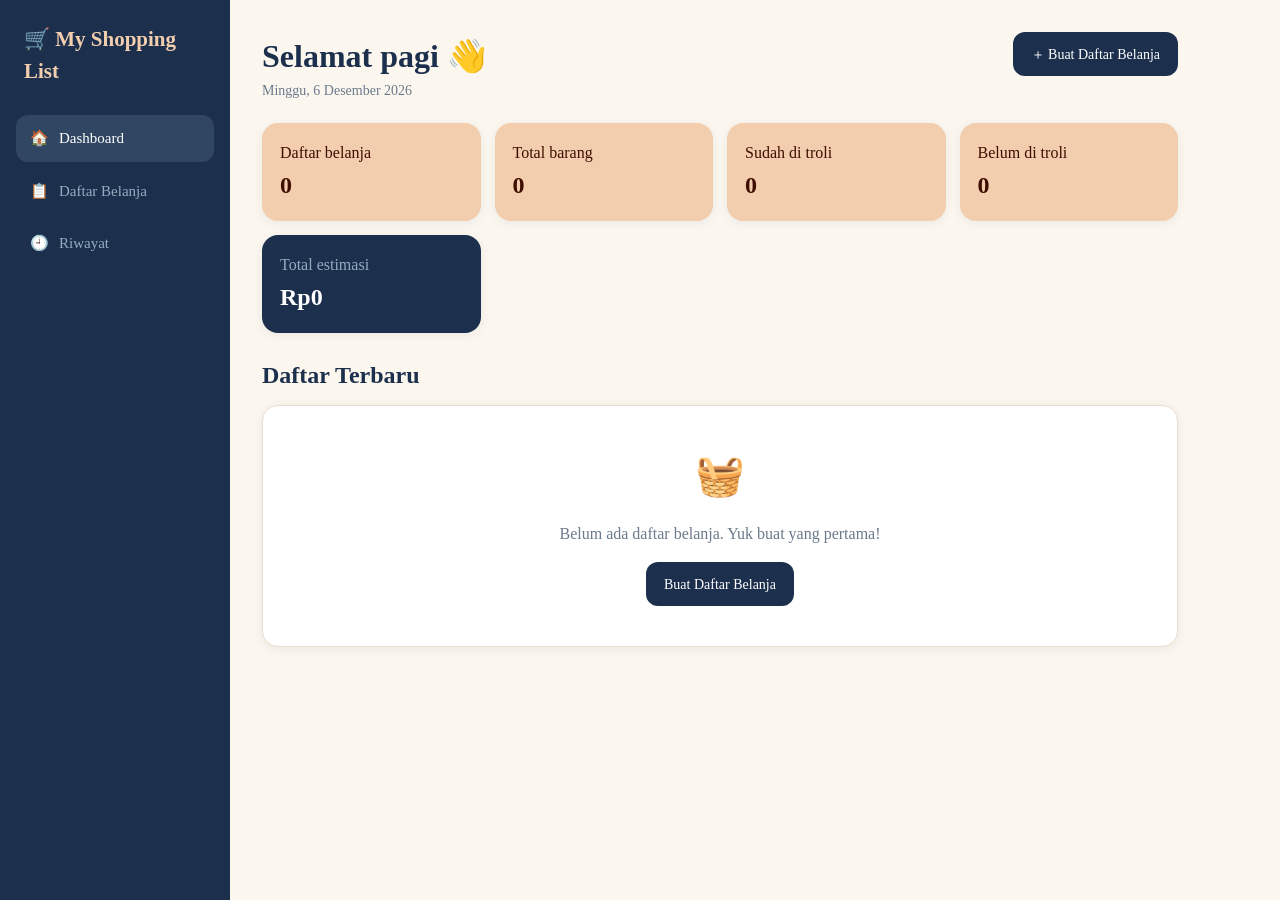
==== index.html @ 1f17949a "Initial commit: My Shopping List" ====
<!DOCTYPE html>
<html lang="id">
<head>
    <meta charset="UTF-8">
    <meta name="viewport" content="width=device-width, initial-scale=1.0, viewport-fit=cover">
    <title>My Shopping List</title>
    <link rel="stylesheet" href="style.css">
</head>
<body>
    <div class="app">
        <aside>
            <h2 class="brand">🛒 My Shopping List</h2>

            <button class="nav" data-p="dash">
                <span>🏠</span>
                Dashboard
            </button>

            <button class="nav" data-p="lists">
                <span>📋</span>
                Daftar Belanja
            </button>

            <button class="nav" data-p="hist">
                <span>🕘</span>
                Riwayat
            </button>
        </aside>

        <main id="view"></main>
    </div>

    <div id="toast"></div>
    <div id="modal"></div>

    <script src="script.js"></script>
</body>
</html>
---- style.css ----
:root {
    --dust: #93AEBF;
    --prus: #1C2F4D;
    --shell: #F2CEAE;
    --red: #D48D91;
    --bean: #400D01;
    --bg: #FBF7EF;
    --card: #FFFFFF;
    --text: #1C2F4D;
    --muted: #6B7A8C;
    --line: #EADFCE;
    --shellbg: #F2CEAE;

    box-sizing: border-box;
    padding-top: env(safe-area-inset-top, 0px);
    padding-bottom: env(safe-area-inset-bottom, 0px);
}

* {
    box-sizing: border-box;
}

html {
    scroll-padding-top: env(safe-area-inset-top, 0px);
}

body {
    margin: 0;
    background: var(--bg);
    color: var(--text);
    font-family: Georgia, "Times New Roman", serif;
    line-height: 1.5;
}

h1,
h2,
h3 {
    margin: 0;
    font-weight: 600;
}

button,
input,
select,
textarea {
    font: inherit;
    color: inherit;
}

.app {
    display: flex;
    min-height: 100vh;
}

aside {
    display: flex;
    flex-direction: column;
    gap: 6px;
    position: sticky;
    top: 0;
    width: 230px;
    height: 100vh;
    padding: 24px 16px;
    background: var(--prus);
    color: #FFFFFF;
}

.brand {
    margin: 0 8px 22px;
    color: var(--shell);
    font-size: 21px;
}

.nav {
    display: flex;
    align-items: center;
    gap: 10px;
    padding: 12px 14px;
    border: 0;
    border-radius: 12px;
    background: none;
    color: var(--dust);
    text-align: left;
    font-size: 15px;
    cursor: pointer;
}

.nav.on,
.nav:hover {
    background: rgba(147, 174, 191, 0.18);
    color: #FFFFFF;
}

main {
    flex: 1;
    width: 100%;
    max-width: 980px;
    padding: 32px;
}

.top {
    display: flex;
    justify-content: space-between;
    align-items: flex-start;
    flex-wrap: wrap;
    gap: 12px;
    margin-bottom: 22px;
}

.sub {
    color: var(--muted);
    font-size: 14px;
}

.btn {
    min-height: 44px;
    padding: 11px 18px;
    border: 0;
    border-radius: 12px;
    background: var(--prus);
    color: #FFFFFF;
    font-size: 14px;
    cursor: pointer;
}

.btn:hover {
    opacity: 0.9;
}

.btn.alt {
    border: 1px solid var(--dust);
    background: transparent;
    color: var(--text);
}

.btn.sm {
    min-height: 36px;
    padding: 6px 10px;
    font-size: 13px;
}

.btn.del {
    background: var(--red);
    color: var(--bean);
}

.grid {
    display: grid;
    grid-template-columns: repeat(auto-fit, minmax(180px, 1fr));
    gap: 14px;
    margin-bottom: 24px;
}

.card {
    padding: 18px;
    border: 1px solid var(--line);
    border-radius: 16px;
    background: var(--card);
    box-shadow: 0 2px 10px rgba(28, 47, 77, 0.07);
}

.stat {
    border: 0;
    background: var(--shellbg);
    color: var(--bean);
}

.stat b {
    display: block;
    margin-top: 2px;
    font-size: 24px;
}

.stat.dark {
    background: var(--prus);
    color: #FFFFFF;
}

.stat.dark span {
    color: var(--dust);
}

.row {
    display: flex;
    align-items: center;
    gap: 12px;
}

.lists {
    display: grid;
    grid-template-columns: repeat(auto-fill, minmax(280px, 1fr));
    gap: 14px;
}

.list-card {
    cursor: pointer;
}

.list-card:hover {
    border-color: var(--dust);
}

.bar {
    height: 8px;
    margin: 10px 0 4px;
    overflow: hidden;
    border-radius: 8px;
    background: var(--line);
}

.bar i {
    display: block;
    height: 100%;
    border-radius: 8px;
    background: var(--red);
    transition: width 0.3s;
}

.tag {
    padding: 2px 10px;
    border-radius: 20px;
    background: var(--dust);
    color: var(--prus);
    font-size: 12px;
}

.tag.ok {
    background: var(--prus);
    color: #FFFFFF;
}

.item {
    display: flex;
    align-items: center;
    gap: 12px;
    padding: 12px 0;
    border-bottom: 1px solid var(--line);
}

.item:last-child {
    border: 0;
}

.item .info {
    flex: 1;
    min-width: 0;
}

.item.done .nm {
    opacity: 0.5;
    text-decoration: line-through;
}

.chk {
    flex: none;
    width: 26px;
    height: 26px;
    accent-color: var(--prus);
    cursor: pointer;
}

.cat {
    color: var(--muted);
    font-size: 12px;
}

.price {
    text-align: right;
    white-space: nowrap;
    font-size: 14px;
}

h3.sec {
    margin: 22px 0 8px;
    color: var(--muted);
    font-size: 16px;
}

.empty {
    padding: 40px 16px;
    color: var(--muted);
    text-align: center;
}

.empty .em {
    font-size: 40px;
}

form .f {
    display: flex;
    flex-direction: column;
    gap: 4px;
    margin-bottom: 12px;
}

label {
    color: var(--muted);
    font-size: 13px;
}

input,
select,
textarea {
    width: 100%;
    padding: 10px 12px;
    border: 1px solid var(--dust);
    border-radius: 10px;
    background: var(--card);
}

.two {
    display: grid;
    grid-template-columns: 1fr 1fr;
    gap: 12px;
}

.modal {
    position: fixed;
    inset: 0;
    z-index: 50;
    display: flex;
    justify-content: center;
    align-items: center;
    overflow: auto;
    padding: 16px;
    background: rgba(28, 47, 77, 0.55);
}

.modal .box {
    width: 100%;
    max-width: 460px;
    max-height: 92vh;
    overflow: auto;
    padding: 24px;
    border-radius: 18px;
    background: var(--card);
}

.acts {
    display: flex;
    justify-content: flex-end;
    gap: 10px;
    margin-top: 8px;
}

.filters {
    display: flex;
    flex-wrap: wrap;
    gap: 10px;
    margin-bottom: 16px;
}

.filters input {
    flex: 1;
    min-width: 160px;
    width: auto;
}

#toast {
    position: fixed;
    top: calc(16px + env(safe-area-inset-top, 0px));
    right: 16px;
    z-index: 99;
    padding: 12px 18px;
    border-radius: 12px;
    background: var(--prus);
    color: #FFFFFF;
    box-shadow: 0 4px 14px rgba(0, 0, 0, 0.2);
    opacity: 0;
    transform: translateY(-10px);
    pointer-events: none;
    transition: 0.3s;
}

#toast.show {
    opacity: 1;
    transform: none;
}

.err {
    min-height: 0;
    color: var(--red);
    font-size: 12px;
}

.tw {
    overflow-x: auto;
}

@media (prefers-color-scheme: dark) {
    :root:not([data-theme="light"]) {
        --bg: #121C2C;
        --card: #1B2A42;
        --text: #F3ECE1;
        --muted: #A9B6C4;
        --line: #2D3F5B;
        --shellbg: #3A3340;
    }

    :root:not([data-theme="light"]) .stat {
        color: var(--text);
    }
}

@media (max-width: 760px) {
    aside {
        position: fixed;
        top: auto;
        right: 0;
        bottom: 0;
        left: 0;
        z-index: 40;
        flex-direction: row;
        justify-content: space-around;
        width: 100%;
        height: auto;
        padding: 6px 6px calc(6px + env(safe-area-inset-bottom, 0px));
    }

    .brand {
        display: none;
    }

    .nav {
        flex: 1;
        flex-direction: column;
        align-items: center;
        gap: 0;
        padding: 6px 8px;
        font-size: 11px;
        text-align: center;
    }

    main {
        padding: 20px 16px 100px;
    }

    .two {
        grid-template-columns: 1fr;
    }
}
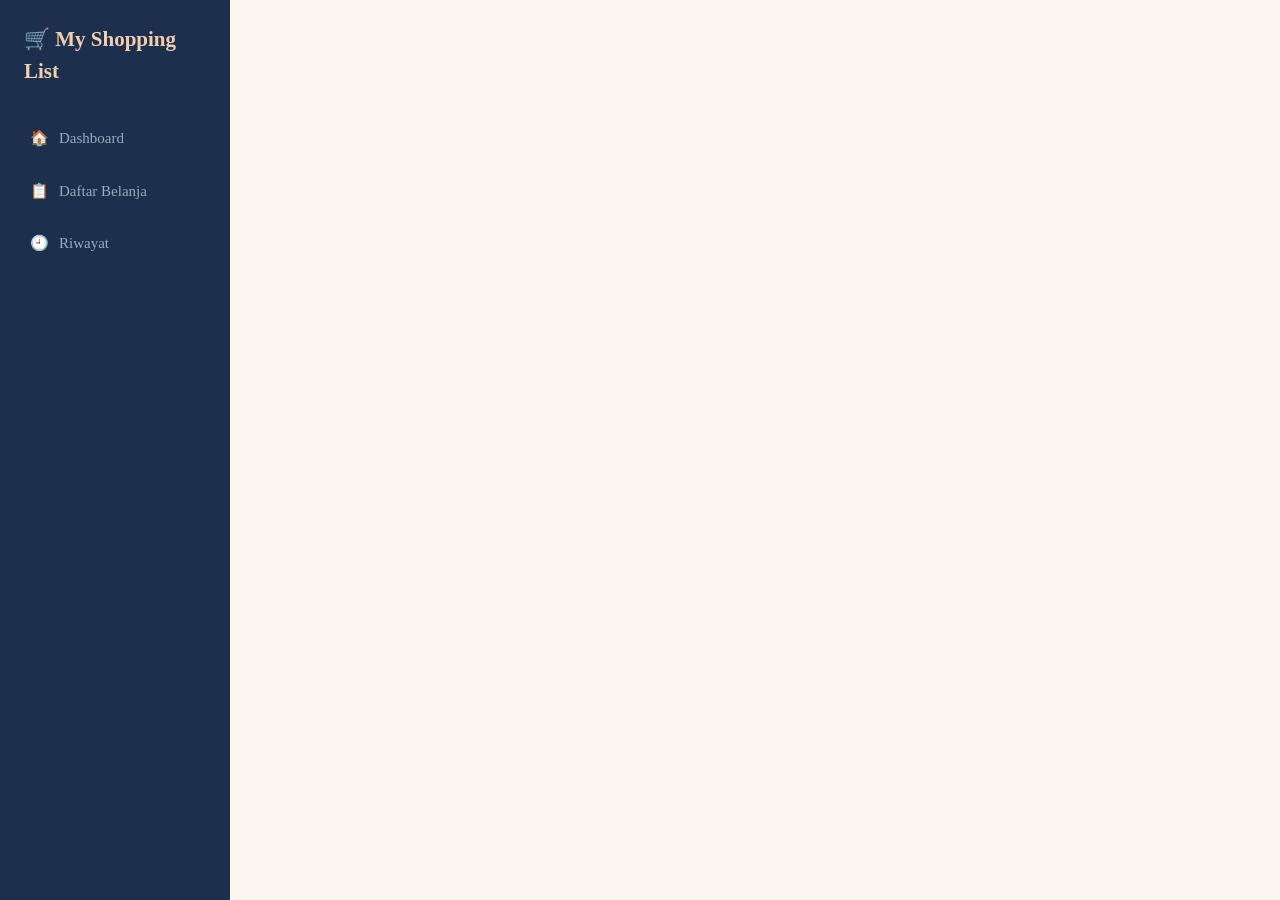
==== commit 4ddfb536: "Update My Shopping List" ====
--- a/index.html
+++ b/index.html
@@ -2,11 +2,14 @@
 <html lang="id">
 <head>
     <meta charset="UTF-8">
-    <meta name="viewport" content="width=device-width, initial-scale=1.0, viewport-fit=cover">
+    <meta name="viewport" content="width=device-width, initial-scale=1, viewport-fit=cover">
     <title>My Shopping List</title>
+
+    <!-- Menghubungkan file CSS -->
     <link rel="stylesheet" href="style.css">
 </head>
 <body>
+
     <div class="app">
         <aside>
             <h2 class="brand">🛒 My Shopping List</h2>
@@ -33,6 +36,7 @@
     <div id="toast"></div>
     <div id="modal"></div>
 
+    <!-- Menghubungkan file JavaScript -->
     <script src="script.js"></script>
 </body>
 </html>
--- a/style.css
+++ b/style.css
@@ -7,14 +7,30 @@
     --bg: #FBF7EF;
     --card: #FFFFFF;
     --text: #1C2F4D;
-    --muted: #6B7A8C;
-    --line: #EADFCE;
+    --muted: #6b7a8c;
+    --line: #eadfce;
     --shellbg: #F2CEAE;
 
     box-sizing: border-box;
     padding-top: env(safe-area-inset-top, 0px);
     padding-bottom: env(safe-area-inset-bottom, 0px);
 }
+
+/* Mode gelap */
+@media (prefers-color-scheme: dark) {
+    :root:not([data-theme="light"]) {
+        --bg: #121c2c;
+        --card: #1b2a42;
+        --text: #f3ece1;
+        --muted: #a9b6c4;
+        --line: #2d3f5b;
+        --shellbg: #3a3340;
+    }
+}
+
+/* ========================================
+   PENGATURAN DASAR
+======================================== */
 
 * {
     box-sizing: border-box;
@@ -35,8 +51,8 @@
 h1,
 h2,
 h3 {
+    font-weight: 600;
     margin: 0;
-    font-weight: 600;
 }
 
 button,
@@ -47,42 +63,48 @@
     color: inherit;
 }
 
+/* ========================================
+   LAYOUT UTAMA
+======================================== */
+
 .app {
     display: flex;
     min-height: 100vh;
 }
 
+/* Sidebar */
 aside {
+    width: 230px;
+    background: var(--prus);
+    color: #FFFFFF;
+    padding: 24px 16px;
+    position: sticky;
+    top: 0;
+    height: 100vh;
     display: flex;
     flex-direction: column;
     gap: 6px;
-    position: sticky;
-    top: 0;
-    width: 230px;
-    height: 100vh;
-    padding: 24px 16px;
-    background: var(--prus);
-    color: #FFFFFF;
 }
 
 .brand {
+    font-size: 21px;
     margin: 0 8px 22px;
     color: var(--shell);
-    font-size: 21px;
-}
-
+}
+
+/* Navigasi */
 .nav {
-    display: flex;
-    align-items: center;
-    gap: 10px;
-    padding: 12px 14px;
+    background: none;
     border: 0;
-    border-radius: 12px;
-    background: none;
     color: var(--dust);
     text-align: left;
+    padding: 12px 14px;
+    border-radius: 12px;
+    cursor: pointer;
+    display: flex;
+    gap: 10px;
+    align-items: center;
     font-size: 15px;
-    cursor: pointer;
 }
 
 .nav.on,
@@ -91,19 +113,20 @@
     color: #FFFFFF;
 }
 
+/* Area konten */
 main {
     flex: 1;
+    padding: 32px;
+    max-width: 980px;
     width: 100%;
-    max-width: 980px;
-    padding: 32px;
 }
 
 .top {
     display: flex;
     justify-content: space-between;
     align-items: flex-start;
+    gap: 12px;
     flex-wrap: wrap;
-    gap: 12px;
     margin-bottom: 22px;
 }
 
@@ -112,15 +135,19 @@
     font-size: 14px;
 }
 
+/* ========================================
+   TOMBOL
+======================================== */
+
 .btn {
+    background: var(--prus);
+    color: #FFFFFF;
+    border: 0;
+    padding: 11px 18px;
+    border-radius: 12px;
+    cursor: pointer;
+    font-size: 14px;
     min-height: 44px;
-    padding: 11px 18px;
-    border: 0;
-    border-radius: 12px;
-    background: var(--prus);
-    color: #FFFFFF;
-    font-size: 14px;
-    cursor: pointer;
 }
 
 .btn:hover {
@@ -128,14 +155,14 @@
 }
 
 .btn.alt {
-    border: 1px solid var(--dust);
     background: transparent;
     color: var(--text);
+    border: 1px solid var(--dust);
 }
 
 .btn.sm {
+    padding: 6px 10px;
     min-height: 36px;
-    padding: 6px 10px;
     font-size: 13px;
 }
 
@@ -143,6 +170,10 @@
     background: var(--red);
     color: var(--bean);
 }
+
+/* ========================================
+   KARTU DAN DASHBOARD
+======================================== */
 
 .grid {
     display: grid;
@@ -152,23 +183,29 @@
 }
 
 .card {
+    background: var(--card);
+    border-radius: 16px;
     padding: 18px;
+    box-shadow: 0 2px 10px rgba(28, 47, 77, 0.07);
     border: 1px solid var(--line);
-    border-radius: 16px;
-    background: var(--card);
-    box-shadow: 0 2px 10px rgba(28, 47, 77, 0.07);
 }
 
 .stat {
+    background: var(--shellbg);
     border: 0;
-    background: var(--shellbg);
     color: var(--bean);
+}
+
+@media (prefers-color-scheme: dark) {
+    :root:not([data-theme="light"]) .stat {
+        color: var(--text);
+    }
 }
 
 .stat b {
     display: block;
+    font-size: 24px;
     margin-top: 2px;
-    font-size: 24px;
 }
 
 .stat.dark {
@@ -180,6 +217,10 @@
     color: var(--dust);
 }
 
+/* ========================================
+   DAFTAR BELANJA
+======================================== */
+
 .row {
     display: flex;
     align-items: center;
@@ -188,8 +229,8 @@
 
 .lists {
     display: grid;
+    gap: 14px;
     grid-template-columns: repeat(auto-fill, minmax(280px, 1fr));
-    gap: 14px;
 }
 
 .list-card {
@@ -200,34 +241,40 @@
     border-color: var(--dust);
 }
 
+/* Progress bar */
 .bar {
     height: 8px;
+    background: var(--line);
+    border-radius: 8px;
+    overflow: hidden;
     margin: 10px 0 4px;
-    overflow: hidden;
-    border-radius: 8px;
-    background: var(--line);
 }
 
 .bar i {
     display: block;
     height: 100%;
+    background: var(--red);
     border-radius: 8px;
-    background: var(--red);
     transition: width 0.3s;
 }
 
+/* Label status */
 .tag {
+    font-size: 12px;
     padding: 2px 10px;
     border-radius: 20px;
     background: var(--dust);
     color: var(--prus);
-    font-size: 12px;
 }
 
 .tag.ok {
     background: var(--prus);
     color: #FFFFFF;
 }
+
+/* ========================================
+   ITEM BARANG
+======================================== */
 
 .item {
     display: flex;
@@ -247,21 +294,21 @@
 }
 
 .item.done .nm {
+    text-decoration: line-through;
     opacity: 0.5;
-    text-decoration: line-through;
 }
 
 .chk {
-    flex: none;
     width: 26px;
     height: 26px;
     accent-color: var(--prus);
     cursor: pointer;
+    flex: none;
 }
 
 .cat {
+    font-size: 12px;
     color: var(--muted);
-    font-size: 12px;
 }
 
 .price {
@@ -272,19 +319,24 @@
 
 h3.sec {
     margin: 22px 0 8px;
+    font-size: 16px;
     color: var(--muted);
-    font-size: 16px;
-}
-
+}
+
+/* Tampilan kosong */
 .empty {
+    text-align: center;
     padding: 40px 16px;
     color: var(--muted);
-    text-align: center;
 }
 
 .empty .em {
     font-size: 40px;
 }
+
+/* ========================================
+   FORMULIR
+======================================== */
 
 form .f {
     display: flex;
@@ -294,18 +346,18 @@
 }
 
 label {
+    font-size: 13px;
     color: var(--muted);
-    font-size: 13px;
 }
 
 input,
 select,
 textarea {
-    width: 100%;
     padding: 10px 12px;
     border: 1px solid var(--dust);
     border-radius: 10px;
     background: var(--card);
+    width: 100%;
 }
 
 .two {
@@ -314,39 +366,47 @@
     gap: 12px;
 }
 
+/* ========================================
+   MODAL
+======================================== */
+
 .modal {
     position: fixed;
     inset: 0;
+    background: rgba(28, 47, 77, 0.55);
+    display: flex;
+    align-items: center;
+    justify-content: center;
+    padding: 16px;
     z-index: 50;
-    display: flex;
-    justify-content: center;
-    align-items: center;
     overflow: auto;
-    padding: 16px;
-    background: rgba(28, 47, 77, 0.55);
 }
 
 .modal .box {
+    background: var(--card);
+    border-radius: 18px;
+    padding: 24px;
     width: 100%;
     max-width: 460px;
     max-height: 92vh;
     overflow: auto;
-    padding: 24px;
-    border-radius: 18px;
-    background: var(--card);
 }
 
 .acts {
     display: flex;
+    gap: 10px;
     justify-content: flex-end;
+    margin-top: 8px;
+}
+
+/* ========================================
+   FILTER DAN NOTIFIKASI
+======================================== */
+
+.filters {
+    display: flex;
     gap: 10px;
-    margin-top: 8px;
-}
-
-.filters {
-    display: flex;
     flex-wrap: wrap;
-    gap: 10px;
     margin-bottom: 16px;
 }
 
@@ -360,16 +420,16 @@
     position: fixed;
     top: calc(16px + env(safe-area-inset-top, 0px));
     right: 16px;
-    z-index: 99;
+    background: var(--prus);
+    color: #FFFFFF;
     padding: 12px 18px;
     border-radius: 12px;
-    background: var(--prus);
-    color: #FFFFFF;
     box-shadow: 0 4px 14px rgba(0, 0, 0, 0.2);
+    z-index: 99;
+    transition: 0.3s;
     opacity: 0;
     transform: translateY(-10px);
     pointer-events: none;
-    transition: 0.3s;
 }
 
 #toast.show {
@@ -378,43 +438,32 @@
 }
 
 .err {
-    min-height: 0;
     color: var(--red);
     font-size: 12px;
+    min-height: 0;
 }
 
 .tw {
     overflow-x: auto;
 }
 
-@media (prefers-color-scheme: dark) {
-    :root:not([data-theme="light"]) {
-        --bg: #121C2C;
-        --card: #1B2A42;
-        --text: #F3ECE1;
-        --muted: #A9B6C4;
-        --line: #2D3F5B;
-        --shellbg: #3A3340;
-    }
-
-    :root:not([data-theme="light"]) .stat {
-        color: var(--text);
-    }
-}
+/* ========================================
+   RESPONSIVE DESIGN
+======================================== */
 
 @media (max-width: 760px) {
     aside {
         position: fixed;
         top: auto;
-        right: 0;
         bottom: 0;
         left: 0;
-        z-index: 40;
-        flex-direction: row;
-        justify-content: space-around;
+        right: 0;
         width: 100%;
         height: auto;
+        flex-direction: row;
         padding: 6px 6px calc(6px + env(safe-area-inset-bottom, 0px));
+        z-index: 40;
+        justify-content: space-around;
     }
 
     .brand {
@@ -422,13 +471,13 @@
     }
 
     .nav {
+        flex-direction: column;
+        gap: 0;
+        font-size: 11px;
+        padding: 6px 8px;
+        text-align: center;
         flex: 1;
-        flex-direction: column;
         align-items: center;
-        gap: 0;
-        padding: 6px 8px;
-        font-size: 11px;
-        text-align: center;
     }
 
     main {
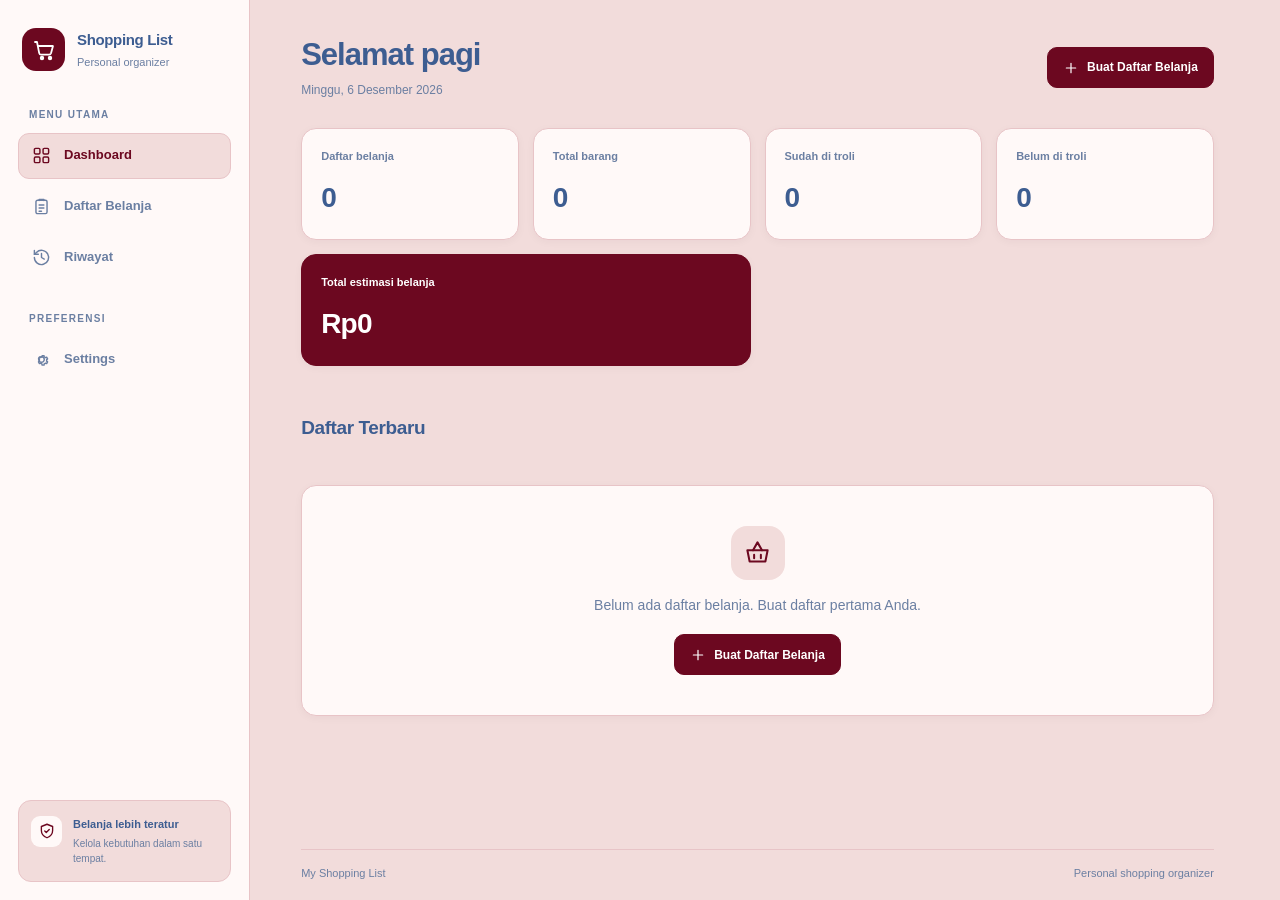
==== commit 5da9c3e9: "Add theme customization and update app icons" ====
--- a/index.html
+++ b/index.html
@@ -2,41 +2,116 @@
 <html lang="id">
 <head>
     <meta charset="UTF-8">
-    <meta name="viewport" content="width=device-width, initial-scale=1, viewport-fit=cover">
+    <meta name="viewport" content="width=device-width, initial-scale=1.0">
+    <meta name="theme-color" content="#F2DCDB">
+    <meta name="description" content="Aplikasi daftar belanja untuk mengelola barang, anggaran, dan riwayat belanja.">
+
     <title>My Shopping List</title>
 
-    <!-- Menghubungkan file CSS -->
     <link rel="stylesheet" href="style.css">
 </head>
 <body>
+    <div class="app-shell">
+        <aside class="sidebar" id="sidebar">
+            <a href="#" class="brand" aria-label="My Shopping List, Dashboard" onclick="go('dash'); return false;">
+                <span class="brand-mark" aria-hidden="true">
+                    <svg viewBox="0 0 24 24" fill="none">
+                        <path d="M3 4h2l2.2 11.1a2 2 0 0 0 2 1.6h7.9a2 2 0 0 0 1.9-1.4L21 8H6" stroke="currentColor" stroke-width="1.8" stroke-linecap="round" stroke-linejoin="round"/>
+                        <circle cx="10" cy="20" r="1.3" fill="currentColor"/>
+                        <circle cx="18" cy="20" r="1.3" fill="currentColor"/>
+                    </svg>
+                </span>
+                <span class="brand-copy">
+                    <strong>Shopping List</strong>
+                    <small>Personal organizer</small>
+                </span>
+            </a>
 
-    <div class="app">
-        <aside>
-            <h2 class="brand">🛒 My Shopping List</h2>
+            <div class="sidebar-label">MENU UTAMA</div>
 
-            <button class="nav" data-p="dash">
-                <span>🏠</span>
-                Dashboard
-            </button>
+            <nav class="navigation" aria-label="Navigasi utama">
+                <button class="nav" data-p="dash" type="button">
+                    <svg viewBox="0 0 24 24" aria-hidden="true">
+                        <rect x="3" y="3" width="7" height="7" rx="1.5"/>
+                        <rect x="14" y="3" width="7" height="7" rx="1.5"/>
+                        <rect x="14" y="14" width="7" height="7" rx="1.5"/>
+                        <rect x="3" y="14" width="7" height="7" rx="1.5"/>
+                    </svg>
+                    <span>Dashboard</span>
+                </button>
 
-            <button class="nav" data-p="lists">
-                <span>📋</span>
-                Daftar Belanja
-            </button>
+                <button class="nav" data-p="lists" type="button">
+                    <svg viewBox="0 0 24 24" aria-hidden="true">
+                        <rect x="5" y="4" width="14" height="17" rx="2"/>
+                        <path d="M9 4.5V3h6v1.5M9 10h6M9 14h6M9 18h3"/>
+                    </svg>
+                    <span>Daftar Belanja</span>
+                </button>
 
-            <button class="nav" data-p="hist">
-                <span>🕘</span>
-                Riwayat
-            </button>
+                <button class="nav" data-p="hist" type="button">
+                    <svg viewBox="0 0 24 24" aria-hidden="true">
+                        <path d="M3 12a9 9 0 1 0 2.6-6.4L3 8"/>
+                        <path d="M3 3v5h5M12 7v5l3.5 2"/>
+                    </svg>
+                    <span>Riwayat</span>
+                </button>
+            </nav>
+
+            <div class="sidebar-label settings-label">PREFERENSI</div>
+
+            <nav class="navigation" aria-label="Pengaturan">
+                <button class="nav" data-p="settings" type="button">
+                    <svg viewBox="0 0 24 24" aria-hidden="true">
+                        <path d="M12 8.5a3.5 3.5 0 1 0 0 7 3.5 3.5 0 0 0 0-7Z"/>
+                        <path d="m19.4 15 .1.1 1.2.9-1.2 2.1-1.4-.5a7.9 7.9 0 0 1-1.7 1l-.2 1.5h-2.4l-.3-1.5a7.9 7.9 0 0 1-1.7-1l-1.4.5-1.2-2.1 1.2-.9a7.3 7.3 0 0 1 0-2l-1.2-.9 1.2-2.1 1.4.5a7.9 7.9 0 0 1 1.7-1l.3-1.5h2.4l.2 1.5a7.9 7.9 0 0 1 1.7 1l1.4-.5 1.2 2.1-1.2.9a7.3 7.3 0 0 1-.1 2Z" transform="translate(-1 -1)"/>
+                    </svg>
+                    <span>Settings</span>
+                </button>
+            </nav>
+
+            <div class="sidebar-footer">
+                <div class="footer-icon" aria-hidden="true">
+                    <svg viewBox="0 0 24 24">
+                        <path d="M12 3 4.5 6v5.2c0 4.7 3.2 8 7.5 9.8 4.3-1.8 7.5-5.1 7.5-9.8V6L12 3Z"/>
+                        <path d="m9 12 2 2 4-4"/>
+                    </svg>
+                </div>
+                <div>
+                    <strong>Belanja lebih teratur</strong>
+                    <p>Kelola kebutuhan dalam satu tempat.</p>
+                </div>
+            </div>
         </aside>
 
-        <main id="view"></main>
+        <main class="main-content">
+            <header class="mobile-header">
+                <button class="icon-button" id="menuToggle" type="button" aria-label="Buka navigasi">
+                    <svg viewBox="0 0 24 24" aria-hidden="true">
+                        <path d="M4 6h16M4 12h16M4 18h16"/>
+                    </svg>
+                </button>
+                <span class="mobile-brand">My Shopping List</span>
+                <span class="mobile-brand-mark" aria-hidden="true">
+                    <svg viewBox="0 0 24 24">
+                        <path d="M3 4h2l2.2 11.1a2 2 0 0 0 2 1.6h7.9a2 2 0 0 0 1.9-1.4L21 8H6"/>
+                        <circle cx="10" cy="20" r="1.3"/>
+                        <circle cx="18" cy="20" r="1.3"/>
+                    </svg>
+                </span>
+            </header>
+
+            <div id="view" class="page-content" tabindex="-1"></div>
+
+            <footer class="app-footer">
+                <span>My Shopping List</span>
+                <span>Personal shopping organizer</span>
+            </footer>
+        </main>
     </div>
 
-    <div id="toast"></div>
-    <div id="modal"></div>
+    <div id="toast" class="toast" role="status" aria-live="polite"></div>
+    <div id="modal" class="modal-root"></div>
 
-    <!-- Menghubungkan file JavaScript -->
     <script src="script.js"></script>
 </body>
 </html>
--- a/style.css
+++ b/style.css
@@ -1,58 +1,166 @@
 :root {
+    color-scheme: light;
+
+    --dust: #5A86CB;
+    --prus: #6C0820;
+    --shell: #F2AEBC;
+    --red: #F2AEBC;
+    --bean: #6C0820;
+
+    --bg: #F2DCDB;
+    --card: #FFF9F8;
+    --shellbg: #F2AEBC;
+    --text: #3D5D91;
+    --muted: #6B7FA2;
+    --line: #E8C4C7;
+
+    --primary: var(--prus);
+    --primary-hover: var(--bean);
+    --accent: var(--dust);
+    --success: #477A63;
+    --success-bg: #E4F2E9;
+    --danger: #B33C52;
+    --danger-bg: #FCE8EC;
+    --input-bg: var(--card);
+    --sidebar-bg: var(--card);
+
+    --shadow-sm: 0 2px 8px rgba(50, 30, 40, 0.04);
+    --shadow-md: 0 8px 24px rgba(50, 30, 40, 0.07);
+    --radius-sm: 10px;
+    --radius-md: 15px;
+    --radius-lg: 20px;
+    --transition: 220ms ease;
+
+    box-sizing: border-box;
+}
+
+:root[data-theme="classic-blue"] {
     --dust: #93AEBF;
     --prus: #1C2F4D;
     --shell: #F2CEAE;
     --red: #D48D91;
     --bean: #400D01;
-    --bg: #FBF7EF;
+    --bg: #F4F1EC;
     --card: #FFFFFF;
+    --shellbg: #F2CEAE;
     --text: #1C2F4D;
-    --muted: #6b7a8c;
-    --line: #eadfce;
-    --shellbg: #F2CEAE;
-
+    --muted: #66758A;
+    --line: #DFE3E8;
+    --primary: #1C2F4D;
+    --primary-hover: #400D01;
+    --accent: #93AEBF;
+    --input-bg: #FFFFFF;
+    --sidebar-bg: #FFFFFF;
+    --success-bg: #E5F0E8;
+}
+
+:root[data-theme="soft-lavender"] {
+    --dust: #C9B6E4;
+    --prus: #66527F;
+    --shell: #E8D9EE;
+    --red: #C9B6E4;
+    --bean: #44334F;
+    --bg: #F2ECF8;
+    --card: #FFFFFF;
+    --shellbg: #E8D9EE;
+    --text: #44334F;
+    --muted: #796B86;
+    --line: #E3D8ED;
+    --primary: #66527F;
+    --primary-hover: #44334F;
+    --accent: #C9B6E4;
+    --input-bg: #FFFFFF;
+    --sidebar-bg: #FFFFFF;
+}
+
+:root[data-theme="sage-green"] {
+    --dust: #A3B18A;
+    --prus: #344E41;
+    --shell: #E8C9A7;
+    --red: #A3B18A;
+    --bean: #283618;
+    --bg: #DAD7CD;
+    --card: #F9F8F4;
+    --shellbg: #E8C9A7;
+    --text: #283618;
+    --muted: #65715B;
+    --line: #C9C9BB;
+    --primary: #344E41;
+    --primary-hover: #283618;
+    --accent: #A3B18A;
+    --input-bg: #FFFFFF;
+    --sidebar-bg: #F9F8F4;
+}
+
+:root[data-theme="blush-pink"] {
+    --dust: #E8AEB7;
+    --prus: #754C5B;
+    --shell: #FFF0E8;
+    --red: #D9A5A5;
+    --bean: #49313C;
+    --bg: #FFF0E8;
+    --card: #FFFAF7;
+    --shellbg: #E8AEB7;
+    --text: #49313C;
+    --muted: #896E79;
+    --line: #EED5D5;
+    --primary: #754C5B;
+    --primary-hover: #49313C;
+    --accent: #E8AEB7;
+    --input-bg: #FFFAF7;
+    --sidebar-bg: #FFFAF7;
+}
+
+:root[data-theme="midnight-dark"] {
+    color-scheme: dark;
+    --dust: #D4B896;
+    --prus: #26364A;
+    --shell: #D4B896;
+    --red: #D4B896;
+    --bean: #101827;
+    --bg: #34465C;
+    --card: #26364A;
+    --shellbg: #101827;
+    --text: #F2E9DC;
+    --muted: #C0C8D2;
+    --line: #465970;
+    --primary: #D4B896;
+    --primary-hover: #E5CCAE;
+    --accent: #D4B896;
+    --input-bg: #1D2A3B;
+    --sidebar-bg: #101827;
+    --success: #A8D7B7;
+    --success-bg: #294A41;
+    --danger: #F0A3AD;
+    --danger-bg: #512F3B;
+    --shadow-sm: 0 2px 8px rgba(0, 0, 0, 0.12);
+    --shadow-md: 0 8px 24px rgba(0, 0, 0, 0.18);
+}
+
+*,
+*::before,
+*::after {
     box-sizing: border-box;
-    padding-top: env(safe-area-inset-top, 0px);
-    padding-bottom: env(safe-area-inset-bottom, 0px);
-}
-
-/* Mode gelap */
-@media (prefers-color-scheme: dark) {
-    :root:not([data-theme="light"]) {
-        --bg: #121c2c;
-        --card: #1b2a42;
-        --text: #f3ece1;
-        --muted: #a9b6c4;
-        --line: #2d3f5b;
-        --shellbg: #3a3340;
-    }
-}
-
-/* ========================================
-   PENGATURAN DASAR
-======================================== */
-
-* {
-    box-sizing: border-box;
 }
 
 html {
-    scroll-padding-top: env(safe-area-inset-top, 0px);
+    min-height: 100%;
+    scroll-behavior: smooth;
+    scrollbar-gutter: stable;
 }
 
 body {
     margin: 0;
+    min-width: 320px;
+    min-height: 100vh;
     background: var(--bg);
     color: var(--text);
-    font-family: Georgia, "Times New Roman", serif;
-    line-height: 1.5;
-}
-
-h1,
-h2,
-h3 {
-    font-weight: 600;
-    margin: 0;
+    font-family: Inter, -apple-system, BlinkMacSystemFont, "Segoe UI",
+        Roboto, Helvetica, Arial, sans-serif;
+    font-size: 14px;
+    line-height: 1.55;
+    -webkit-font-smoothing: antialiased;
+    transition: background var(--transition), color var(--transition);
 }
 
 button,
@@ -60,232 +168,594 @@
 select,
 textarea {
     font: inherit;
+}
+
+button {
+    -webkit-tap-highlight-color: transparent;
+}
+
+button:focus-visible,
+input:focus-visible,
+select:focus-visible,
+textarea:focus-visible,
+a:focus-visible {
+    outline: 3px solid var(--accent);
+    outline-offset: 3px;
+}
+
+button:disabled {
+    opacity: 0.55;
+    cursor: not-allowed;
+}
+
+a {
     color: inherit;
-}
-
-/* ========================================
-   LAYOUT UTAMA
-======================================== */
-
-.app {
+    text-decoration: none;
+}
+
+svg {
+    display: block;
+    width: 20px;
+    height: 20px;
+    fill: none;
+    stroke: currentColor;
+    stroke-width: 1.8;
+    stroke-linecap: round;
+    stroke-linejoin: round;
+}
+
+.app-shell {
     display: flex;
     min-height: 100vh;
 }
 
-/* Sidebar */
-aside {
-    width: 230px;
-    background: var(--prus);
+.sidebar {
+    position: fixed;
+    inset: 0 auto 0 0;
+    z-index: 30;
+    display: flex;
+    flex-direction: column;
+    width: 250px;
+    padding: 28px 18px 18px;
+    overflow-y: auto;
+    background: var(--sidebar-bg);
+    border-right: 1px solid var(--line);
+    transition: background var(--transition), border-color var(--transition);
+}
+
+.brand {
+    display: flex;
+    align-items: center;
+    gap: 12px;
+    margin: 0 4px 36px;
+}
+
+.brand-mark,
+.mobile-brand-mark {
+    display: grid;
+    flex: 0 0 auto;
+    place-items: center;
+    width: 43px;
+    height: 43px;
+    border-radius: 14px;
     color: #FFFFFF;
-    padding: 24px 16px;
-    position: sticky;
-    top: 0;
-    height: 100vh;
-    display: flex;
+    background: var(--primary);
+}
+
+.brand-mark svg {
+    width: 24px;
+    height: 24px;
+}
+
+.brand-copy {
+    display: flex;
+    min-width: 0;
     flex-direction: column;
-    gap: 6px;
-}
-
-.brand {
-    font-size: 21px;
-    margin: 0 8px 22px;
-    color: var(--shell);
-}
-
-/* Navigasi */
+}
+
+.brand-copy strong {
+    font-size: 15px;
+    font-weight: 750;
+    letter-spacing: -0.35px;
+}
+
+.brand-copy small {
+    margin-top: 2px;
+    color: var(--muted);
+    font-size: 11px;
+}
+
+.sidebar-label {
+    padding: 0 11px;
+    margin-bottom: 10px;
+    color: var(--muted);
+    font-size: 10px;
+    font-weight: 750;
+    letter-spacing: 1.3px;
+}
+
+.settings-label {
+    margin-top: 30px;
+}
+
+.navigation {
+    display: grid;
+    gap: 5px;
+}
+
 .nav {
-    background: none;
-    border: 0;
-    color: var(--dust);
+    display: flex;
+    align-items: center;
+    gap: 13px;
+    width: 100%;
+    min-height: 46px;
+    padding: 11px 13px;
+    border: 1px solid transparent;
+    border-radius: 11px;
+    background: transparent;
+    color: var(--muted);
     text-align: left;
-    padding: 12px 14px;
-    border-radius: 12px;
+    font-size: 13px;
+    font-weight: 600;
     cursor: pointer;
-    display: flex;
-    gap: 10px;
+    transition: background var(--transition), color var(--transition),
+        border-color var(--transition), transform var(--transition);
+}
+
+.nav svg {
+    width: 19px;
+    height: 19px;
+    flex: 0 0 auto;
+}
+
+.nav:hover {
+    color: var(--primary);
+    background: var(--bg);
+}
+
+.nav.on {
+    color: var(--primary);
+    background: var(--bg);
+    border-color: var(--line);
+    font-weight: 750;
+}
+
+.nav:active {
+    transform: scale(0.99);
+}
+
+.sidebar-footer {
+    display: flex;
+    gap: 11px;
+    align-items: flex-start;
+    margin-top: auto;
+    padding: 15px 12px;
+    border: 1px solid var(--line);
+    border-radius: 13px;
+    background: var(--bg);
+}
+
+.footer-icon {
+    display: grid;
+    flex: 0 0 auto;
+    place-items: center;
+    width: 31px;
+    height: 31px;
+    color: var(--primary);
+    background: var(--card);
+    border-radius: 9px;
+}
+
+.footer-icon svg {
+    width: 18px;
+    height: 18px;
+}
+
+.sidebar-footer strong {
+    display: block;
+    font-size: 11px;
+}
+
+.sidebar-footer p {
+    margin: 3px 0 0;
+    color: var(--muted);
+    font-size: 10px;
+    line-height: 1.5;
+}
+
+.main-content {
+    display: flex;
+    flex: 1;
+    flex-direction: column;
+    min-width: 0;
+    min-height: 100vh;
+    margin-left: 250px;
+    padding: 35px clamp(22px, 4vw, 55px) 18px;
+}
+
+.page-content {
+    width: 100%;
+    max-width: 1200px;
+    margin: 0 auto;
+    flex: 1;
+}
+
+.mobile-header {
+    display: none;
+}
+
+.app-footer {
+    display: flex;
+    justify-content: space-between;
+    gap: 12px;
+    width: 100%;
+    max-width: 1200px;
+    margin: 42px auto 0;
+    padding-top: 15px;
+    border-top: 1px solid var(--line);
+    color: var(--muted);
+    font-size: 11px;
+}
+
+h1,
+h2,
+h3,
+p {
+    overflow-wrap: anywhere;
+}
+
+h1,
+h2,
+h3 {
+    color: var(--text);
+    line-height: 1.3;
+}
+
+h1 {
+    margin: 0;
+    font-size: clamp(24px, 3vw, 31px);
+    font-weight: 800;
+    letter-spacing: -1px;
+}
+
+h2 {
+    font-size: 19px;
+    letter-spacing: -0.4px;
+}
+
+h3 {
+    font-size: 15px;
+    letter-spacing: -0.2px;
+}
+
+.top {
+    display: flex;
     align-items: center;
-    font-size: 15px;
-}
-
-.nav.on,
-.nav:hover {
-    background: rgba(147, 174, 191, 0.18);
+    justify-content: space-between;
+    gap: 18px;
+    margin-bottom: 28px;
+}
+
+.sub {
+    margin-top: 6px;
+    color: var(--muted);
+    font-size: 12px;
+    line-height: 1.6;
+}
+
+.btn {
+    display: inline-flex;
+    justify-content: center;
+    align-items: center;
+    gap: 8px;
+    min-height: 41px;
+    padding: 10px 15px;
+    border: 1px solid var(--primary);
+    border-radius: 10px;
+    background: var(--primary);
     color: #FFFFFF;
-}
-
-/* Area konten */
-main {
-    flex: 1;
-    padding: 32px;
-    max-width: 980px;
-    width: 100%;
-}
-
-.top {
-    display: flex;
-    justify-content: space-between;
-    align-items: flex-start;
-    gap: 12px;
-    flex-wrap: wrap;
-    margin-bottom: 22px;
-}
-
-.sub {
-    color: var(--muted);
-    font-size: 14px;
-}
-
-/* ========================================
-   TOMBOL
-======================================== */
-
-.btn {
-    background: var(--prus);
+    text-align: center;
+    font-size: 12px;
+    font-weight: 700;
+    cursor: pointer;
+    transition: transform var(--transition), background var(--transition),
+        border-color var(--transition), box-shadow var(--transition);
+}
+
+.btn:hover {
+    background: var(--primary-hover);
+    border-color: var(--primary-hover);
+    box-shadow: var(--shadow-sm);
+}
+
+.btn:active {
+    transform: translateY(1px);
+}
+
+.btn svg {
+    width: 16px;
+    height: 16px;
+}
+
+.btn.alt {
+    color: var(--text);
+    background: var(--card);
+    border-color: var(--line);
+}
+
+.btn.alt:hover {
+    background: var(--bg);
+    border-color: var(--accent);
+}
+
+.btn.del {
     color: #FFFFFF;
-    border: 0;
-    padding: 11px 18px;
-    border-radius: 12px;
+    background: var(--danger);
+    border-color: var(--danger);
+}
+
+.btn.del:hover {
+    filter: brightness(0.94);
+}
+
+.btn.sm {
+    min-height: 34px;
+    padding: 7px 10px;
+    font-size: 11px;
+}
+
+.icon-button {
+    display: grid;
+    place-items: center;
+    width: 40px;
+    height: 40px;
+    padding: 0;
+    border: 1px solid var(--line);
+    border-radius: 10px;
+    color: var(--text);
+    background: var(--card);
     cursor: pointer;
-    font-size: 14px;
-    min-height: 44px;
-}
-
-.btn:hover {
-    opacity: 0.9;
-}
-
-.btn.alt {
-    background: transparent;
-    color: var(--text);
-    border: 1px solid var(--dust);
-}
-
-.btn.sm {
-    padding: 6px 10px;
-    min-height: 36px;
-    font-size: 13px;
-}
-
-.btn.del {
-    background: var(--red);
-    color: var(--bean);
-}
-
-/* ========================================
-   KARTU DAN DASHBOARD
-======================================== */
+}
+
+.icon-button svg {
+    width: 20px;
+    height: 20px;
+}
 
 .grid {
     display: grid;
-    grid-template-columns: repeat(auto-fit, minmax(180px, 1fr));
+    grid-template-columns: repeat(4, minmax(0, 1fr));
     gap: 14px;
-    margin-bottom: 24px;
+    margin-bottom: 34px;
 }
 
 .card {
+    min-width: 0;
+    padding: 19px;
+    border: 1px solid var(--line);
+    border-radius: var(--radius-md);
     background: var(--card);
-    border-radius: 16px;
-    padding: 18px;
-    box-shadow: 0 2px 10px rgba(28, 47, 77, 0.07);
-    border: 1px solid var(--line);
+    box-shadow: var(--shadow-sm);
+    transition: background var(--transition), border-color var(--transition),
+        box-shadow var(--transition);
 }
 
 .stat {
-    background: var(--shellbg);
-    border: 0;
-    color: var(--bean);
-}
-
-@media (prefers-color-scheme: dark) {
-    :root:not([data-theme="light"]) .stat {
-        color: var(--text);
-    }
-}
-
-.stat b {
-    display: block;
-    font-size: 24px;
-    margin-top: 2px;
+    display: flex;
+    flex-direction: column;
+    gap: 10px;
+    min-height: 112px;
+}
+
+.stat > span {
+    color: var(--muted);
+    font-size: 11px;
+    font-weight: 600;
+}
+
+.stat > b {
+    font-size: clamp(22px, 2.5vw, 28px);
+    font-weight: 800;
+    letter-spacing: -0.8px;
+    overflow-wrap: anywhere;
 }
 
 .stat.dark {
-    background: var(--prus);
+    grid-column: span 2;
     color: #FFFFFF;
-}
-
-.stat.dark span {
-    color: var(--dust);
-}
-
-/* ========================================
-   DAFTAR BELANJA
-======================================== */
-
-.row {
-    display: flex;
-    align-items: center;
-    gap: 12px;
+    background: var(--primary);
+    border-color: var(--primary);
+}
+
+.stat.dark > span,
+.stat.dark > b {
+    color: #FFFFFF;
 }
 
 .lists {
     display: grid;
-    gap: 14px;
-    grid-template-columns: repeat(auto-fill, minmax(280px, 1fr));
+    grid-template-columns: repeat(2, minmax(0, 1fr));
+    gap: 15px;
 }
 
 .list-card {
     cursor: pointer;
+    transition: transform var(--transition), box-shadow var(--transition),
+        border-color var(--transition);
 }
 
 .list-card:hover {
-    border-color: var(--dust);
-}
-
-/* Progress bar */
+    transform: translateY(-2px);
+    border-color: var(--accent);
+    box-shadow: var(--shadow-md);
+}
+
+.row {
+    display: flex;
+    align-items: center;
+    gap: 10px;
+    min-width: 0;
+}
+
+.list-card h3 {
+    margin: 0;
+    min-width: 0;
+}
+
+.tag {
+    display: inline-flex;
+    flex: 0 0 auto;
+    align-items: center;
+    padding: 5px 9px;
+    border: 1px solid var(--line);
+    border-radius: 999px;
+    color: var(--muted);
+    background: var(--bg);
+    font-size: 10px;
+    font-weight: 750;
+}
+
+.tag.ok {
+    color: var(--success);
+    background: var(--success-bg);
+    border-color: transparent;
+}
+
 .bar {
-    height: 8px;
-    background: var(--line);
-    border-radius: 8px;
+    width: 100%;
+    height: 6px;
+    margin: 14px 0 8px;
     overflow: hidden;
-    margin: 10px 0 4px;
+    border-radius: 99px;
+    background: var(--bg);
 }
 
 .bar i {
     display: block;
     height: 100%;
-    background: var(--red);
-    border-radius: 8px;
-    transition: width 0.3s;
-}
-
-/* Label status */
-.tag {
+    border-radius: inherit;
+    background: var(--accent);
+    transition: width 300ms ease;
+}
+
+.empty {
+    padding: 40px 22px;
+    text-align: center;
+}
+
+.empty .em {
+    display: grid;
+    place-items: center;
+    width: 54px;
+    height: 54px;
+    margin: 0 auto 15px;
+    border-radius: 16px;
+    background: var(--bg);
+    color: var(--primary);
+}
+
+.empty .em svg {
+    width: 27px;
+    height: 27px;
+}
+
+.empty p {
+    margin: 0 0 18px;
+    color: var(--muted);
+}
+
+.f {
+    display: flex;
+    flex-direction: column;
+    gap: 7px;
+    min-width: 0;
+    margin-bottom: 16px;
+}
+
+.f label {
+    color: var(--text);
     font-size: 12px;
-    padding: 2px 10px;
-    border-radius: 20px;
-    background: var(--dust);
-    color: var(--prus);
-}
-
-.tag.ok {
-    background: var(--prus);
-    color: #FFFFFF;
-}
-
-/* ========================================
-   ITEM BARANG
-======================================== */
+    font-weight: 700;
+}
+
+input,
+select,
+textarea {
+    width: 100%;
+    min-width: 0;
+    min-height: 42px;
+    padding: 10px 12px;
+    border: 1px solid var(--line);
+    border-radius: 9px;
+    color: var(--text);
+    background: var(--input-bg);
+    outline: none;
+    transition: border-color var(--transition), box-shadow var(--transition),
+        background var(--transition);
+}
+
+input::placeholder,
+textarea::placeholder {
+    color: var(--muted);
+    opacity: 0.8;
+}
+
+input:focus,
+select:focus,
+textarea:focus {
+    border-color: var(--accent);
+    box-shadow: 0 0 0 3px color-mix(in srgb, var(--accent) 20%, transparent);
+}
+
+textarea {
+    min-height: 75px;
+    resize: vertical;
+}
+
+input[type="checkbox"] {
+    width: 18px;
+    min-width: 18px;
+    height: 18px;
+    min-height: 18px;
+    margin: 0;
+    accent-color: var(--primary);
+    cursor: pointer;
+}
+
+.two {
+    display: grid;
+    grid-template-columns: repeat(2, minmax(0, 1fr));
+    gap: 14px;
+}
+
+.acts {
+    display: flex;
+    justify-content: flex-end;
+    flex-wrap: wrap;
+    gap: 9px;
+    margin-top: 20px;
+}
+
+.err {
+    color: var(--danger);
+    font-size: 12px;
+    font-weight: 600;
+}
+
+.sec {
+    margin: 28px 0 12px;
+}
 
 .item {
     display: flex;
     align-items: center;
-    gap: 12px;
-    padding: 12px 0;
+    gap: 13px;
+    padding: 14px 0;
     border-bottom: 1px solid var(--line);
 }
 
 .item:last-child {
-    border: 0;
+    border-bottom: 0;
 }
 
 .item .info {
@@ -293,198 +763,494 @@
     min-width: 0;
 }
 
+.item .nm {
+    font-size: 13px;
+    font-weight: 700;
+    overflow-wrap: anywhere;
+}
+
+.item .cat {
+    margin-top: 4px;
+    color: var(--muted);
+    font-size: 11px;
+    overflow-wrap: anywhere;
+}
+
+.item .price {
+    flex: 0 0 auto;
+    color: var(--muted);
+    font-size: 11px;
+    text-align: right;
+    line-height: 1.7;
+}
+
+.item .price b {
+    color: var(--text);
+    font-size: 12px;
+}
+
 .item.done .nm {
+    color: var(--muted);
     text-decoration: line-through;
-    opacity: 0.5;
-}
-
-.chk {
-    width: 26px;
-    height: 26px;
-    accent-color: var(--prus);
-    cursor: pointer;
-    flex: none;
-}
-
-.cat {
+}
+
+.item.done .chk {
+    accent-color: var(--success);
+}
+
+.filters {
+    display: grid;
+    grid-template-columns: minmax(180px, 1fr) minmax(140px, 180px) minmax(140px, 180px) auto;
+    gap: 10px;
+    margin-bottom: 18px;
+}
+
+.tw {
+    overflow-x: auto;
+}
+
+.tw table {
+    min-width: 620px;
+    color: var(--text);
+}
+
+.tw th,
+.tw td {
+    padding: 13px 12px;
+    border-bottom: 1px solid var(--line);
+    text-align: left;
+}
+
+.tw th {
+    color: var(--muted);
+    font-size: 11px;
+    font-weight: 750;
+    white-space: nowrap;
+}
+
+.tw td {
     font-size: 12px;
-    color: var(--muted);
-}
-
-.price {
-    text-align: right;
-    white-space: nowrap;
-    font-size: 14px;
-}
-
-h3.sec {
-    margin: 22px 0 8px;
-    font-size: 16px;
-    color: var(--muted);
-}
-
-/* Tampilan kosong */
-.empty {
-    text-align: center;
-    padding: 40px 16px;
-    color: var(--muted);
-}
-
-.empty .em {
-    font-size: 40px;
-}
-
-/* ========================================
-   FORMULIR
-======================================== */
-
-form .f {
-    display: flex;
-    flex-direction: column;
-    gap: 4px;
-    margin-bottom: 12px;
-}
-
-label {
-    font-size: 13px;
-    color: var(--muted);
-}
-
-input,
-select,
-textarea {
-    padding: 10px 12px;
-    border: 1px solid var(--dust);
-    border-radius: 10px;
-    background: var(--card);
-    width: 100%;
-}
-
-.two {
-    display: grid;
-    grid-template-columns: 1fr 1fr;
-    gap: 12px;
-}
-
-/* ========================================
-   MODAL
-======================================== */
-
-.modal {
+}
+
+.tw tbody tr {
+    transition: background var(--transition);
+}
+
+.tw tbody tr:hover {
+    background: var(--bg);
+}
+
+.tw tbody tr:last-child td {
+    border-bottom: 0;
+}
+
+.modal-root:empty {
+    display: none;
+}
+
+.modal-root {
     position: fixed;
     inset: 0;
-    background: rgba(28, 47, 77, 0.55);
-    display: flex;
+    z-index: 100;
+}
+
+.modal {
+    display: grid;
+    place-items: center;
+    width: 100%;
+    height: 100%;
+    padding: 20px;
+    overflow-y: auto;
+    background: rgba(20, 25, 35, 0.48);
+    backdrop-filter: blur(4px);
+    animation: fade-in 160ms ease;
+}
+
+.modal .box {
+    width: min(100%, 540px);
+    max-height: min(88vh, 850px);
+    padding: 25px;
+    overflow-y: auto;
+    border: 1px solid var(--line);
+    border-radius: var(--radius-lg);
+    background: var(--card);
+    box-shadow: var(--shadow-md);
+    animation: modal-in 180ms ease;
+}
+
+.modal .box h3 {
+    margin: 0 0 18px;
+    font-size: 19px;
+}
+
+.modal .box p {
+    color: var(--muted);
+}
+
+.toast {
+    position: fixed;
+    right: 24px;
+    bottom: 24px;
+    z-index: 200;
+    max-width: min(360px, calc(100vw - 32px));
+    padding: 13px 18px;
+    border: 1px solid var(--line);
+    border-radius: 12px;
+    color: var(--text);
+    background: var(--card);
+    box-shadow: var(--shadow-md);
+    font-size: 12px;
+    font-weight: 700;
+    opacity: 0;
+    pointer-events: none;
+    transform: translateY(10px);
+    transition: opacity var(--transition), transform var(--transition);
+}
+
+.toast.show {
+    opacity: 1;
+    transform: translateY(0);
+}
+
+.theme-intro {
+    max-width: 680px;
+    margin: 8px 0 24px;
+    color: var(--muted);
+    font-size: 13px;
+}
+
+.theme-grid {
+    display: grid;
+    grid-template-columns: repeat(2, minmax(0, 1fr));
+    gap: 16px;
+}
+
+.theme-card {
+    position: relative;
+    display: block;
+    width: 100%;
+    min-width: 0;
+    padding: 17px;
+    border: 1px solid var(--line);
+    border-radius: 16px;
+    color: var(--text);
+    background: var(--card);
+    text-align: left;
+    cursor: pointer;
+    transition: transform var(--transition), border-color var(--transition),
+        box-shadow var(--transition), background var(--transition);
+}
+
+.theme-card:hover {
+    transform: translateY(-2px);
+    border-color: var(--accent);
+    box-shadow: var(--shadow-md);
+}
+
+.theme-card.active {
+    border: 2px solid var(--primary);
+    padding: 16px;
+    box-shadow: 0 0 0 3px color-mix(in srgb, var(--accent) 18%, transparent);
+}
+
+.theme-card-head {
+    display: flex;
+    justify-content: space-between;
+    align-items: flex-start;
+    gap: 10px;
+    margin-bottom: 5px;
+}
+
+.theme-card-title {
+    font-size: 14px;
+    font-weight: 800;
+}
+
+.theme-card-description {
+    min-height: 34px;
+    margin-bottom: 15px;
+    color: var(--muted);
+    font-size: 11px;
+    line-height: 1.55;
+}
+
+.theme-status {
+    display: inline-flex;
     align-items: center;
-    justify-content: center;
-    padding: 16px;
-    z-index: 50;
-    overflow: auto;
-}
-
-.modal .box {
-    background: var(--card);
-    border-radius: 18px;
-    padding: 24px;
-    width: 100%;
-    max-width: 460px;
-    max-height: 92vh;
-    overflow: auto;
-}
-
-.acts {
-    display: flex;
-    gap: 10px;
-    justify-content: flex-end;
-    margin-top: 8px;
-}
-
-/* ========================================
-   FILTER DAN NOTIFIKASI
-======================================== */
-
-.filters {
-    display: flex;
-    gap: 10px;
-    flex-wrap: wrap;
-    margin-bottom: 16px;
-}
-
-.filters input {
-    flex: 1;
-    min-width: 160px;
-    width: auto;
-}
-
-#toast {
-    position: fixed;
-    top: calc(16px + env(safe-area-inset-top, 0px));
-    right: 16px;
-    background: var(--prus);
-    color: #FFFFFF;
-    padding: 12px 18px;
-    border-radius: 12px;
-    box-shadow: 0 4px 14px rgba(0, 0, 0, 0.2);
-    z-index: 99;
-    transition: 0.3s;
-    opacity: 0;
-    transform: translateY(-10px);
-    pointer-events: none;
-}
-
-#toast.show {
-    opacity: 1;
-    transform: none;
-}
-
-.err {
-    color: var(--red);
+    gap: 5px;
+    color: var(--success);
+    font-size: 10px;
+    font-weight: 800;
+}
+
+.theme-status svg {
+    width: 15px;
+    height: 15px;
+}
+
+.theme-status-placeholder {
+    visibility: hidden;
+}
+
+.swatches {
+    display: grid;
+    grid-template-columns: repeat(5, minmax(0, 1fr));
+    gap: 7px;
+}
+
+.swatch {
+    height: 37px;
+    border: 1px solid rgba(80, 80, 80, 0.12);
+    border-radius: 8px;
+}
+
+.settings-section {
+    margin-top: 30px;
+}
+
+.settings-section h2 {
+    margin: 0 0 7px;
+}
+
+.settings-note {
+    margin: 0;
+    color: var(--muted);
     font-size: 12px;
-    min-height: 0;
-}
-
-.tw {
-    overflow-x: auto;
-}
-
-/* ========================================
-   RESPONSIVE DESIGN
-======================================== */
+}
+
+.detail-summary {
+    margin-bottom: 18px;
+}
+
+.detail-summary .grid {
+    margin: 14px 0 0;
+    grid-template-columns: repeat(3, minmax(0, 1fr));
+}
+
+.detail-summary .grid > div {
+    padding: 8px 0;
+    overflow-wrap: anywhere;
+}
+
+.detail-summary .grid b {
+    display: inline-block;
+    margin-top: 3px;
+}
+
+@keyframes fade-in {
+    from { opacity: 0; }
+    to { opacity: 1; }
+}
+
+@keyframes modal-in {
+    from { opacity: 0; transform: translateY(7px) scale(0.99); }
+    to { opacity: 1; transform: translateY(0) scale(1); }
+}
+
+@media (max-width: 1100px) {
+    .sidebar {
+        width: 220px;
+    }
+
+    .main-content {
+        margin-left: 220px;
+        padding-right: 25px;
+        padding-left: 25px;
+    }
+
+    .grid {
+        grid-template-columns: repeat(2, minmax(0, 1fr));
+    }
+}
 
 @media (max-width: 760px) {
-    aside {
-        position: fixed;
-        top: auto;
-        bottom: 0;
-        left: 0;
-        right: 0;
+    .sidebar {
+        width: min(285px, 86vw);
+        transform: translateX(-105%);
+        box-shadow: none;
+        transition: transform 240ms ease;
+    }
+
+    .sidebar.open {
+        transform: translateX(0);
+        box-shadow: var(--shadow-md);
+    }
+
+    .main-content {
         width: 100%;
-        height: auto;
-        flex-direction: row;
-        padding: 6px 6px calc(6px + env(safe-area-inset-bottom, 0px));
-        z-index: 40;
-        justify-content: space-around;
-    }
-
-    .brand {
-        display: none;
-    }
-
-    .nav {
+        min-height: 100vh;
+        margin-left: 0;
+        padding: 0 18px 18px;
+    }
+
+    .mobile-header {
+        position: sticky;
+        top: 0;
+        z-index: 20;
+        display: flex;
+        align-items: center;
+        gap: 12px;
+        min-height: 65px;
+        margin: 0 -18px 25px;
+        padding: 10px 18px;
+        border-bottom: 1px solid var(--line);
+        background: var(--card);
+    }
+
+    .mobile-brand {
+        flex: 1;
+        font-size: 14px;
+        font-weight: 800;
+    }
+
+    .mobile-brand-mark {
+        width: 35px;
+        height: 35px;
+        border-radius: 10px;
+    }
+
+    .mobile-brand-mark svg {
+        width: 20px;
+        height: 20px;
+    }
+
+    .top {
+        align-items: flex-start;
         flex-direction: column;
-        gap: 0;
-        font-size: 11px;
-        padding: 6px 8px;
-        text-align: center;
-        flex: 1;
-        align-items: center;
-    }
-
-    main {
-        padding: 20px 16px 100px;
+    }
+
+    .top > .btn {
+        width: 100%;
+    }
+
+    .lists {
+        grid-template-columns: 1fr;
+    }
+
+    .filters {
+        grid-template-columns: 1fr 1fr;
+    }
+
+    .filters input:first-child {
+        grid-column: 1 / -1;
+    }
+
+    .filters .btn {
+        grid-column: 1 / -1;
+    }
+
+    .theme-grid {
+        grid-template-columns: 1fr;
+    }
+
+    .app-footer {
+        margin-top: 28px;
+    }
+
+    .detail-summary .grid {
+        grid-template-columns: repeat(2, minmax(0, 1fr));
+    }
+}
+
+@media (max-width: 480px) {
+    .main-content {
+        padding-right: 14px;
+        padding-left: 14px;
+    }
+
+    .mobile-header {
+        margin-right: -14px;
+        margin-left: -14px;
+        padding-right: 14px;
+        padding-left: 14px;
+    }
+
+    h1 {
+        font-size: 25px;
+    }
+
+    .grid {
+        gap: 10px;
+    }
+
+    .card {
+        padding: 15px;
+    }
+
+    .stat {
+        min-height: 98px;
+    }
+
+    .stat > b {
+        font-size: 23px;
     }
 
     .two {
         grid-template-columns: 1fr;
-    }
+        gap: 0;
+    }
+
+    .item {
+        flex-wrap: wrap;
+        gap: 10px;
+    }
+
+    .item .info {
+        flex-basis: calc(100% - 45px);
+    }
+
+    .item .price {
+        margin-left: 28px;
+        margin-right: auto;
+        text-align: left;
+    }
+
+    .item .row {
+        margin-left: auto;
+    }
+
+    .modal {
+        padding: 12px;
+    }
+
+    .modal .box {
+        padding: 19px;
+    }
+
+    .acts .btn {
+        flex: 1;
+    }
+
+    .app-footer {
+        flex-direction: column;
+        gap: 4px;
+    }
+}
+
+@media (prefers-reduced-motion: reduce) {
+    *,
+    *::before,
+    *::after {
+        scroll-behavior: auto !important;
+        animation-duration: 0.01ms !important;
+        animation-iteration-count: 1 !important;
+        transition-duration: 0.01ms !important;
+    }
+}
+
+.history-link {
+    padding: 0;
+    border: 0;
+    color: var(--primary);
+    background: transparent;
+    font: inherit;
+    font-weight: 700;
+    text-align: left;
+    cursor: pointer;
+}
+
+.history-link:hover {
+    color: var(--accent);
+    text-decoration: underline;
+    text-underline-offset: 3px;
 }
